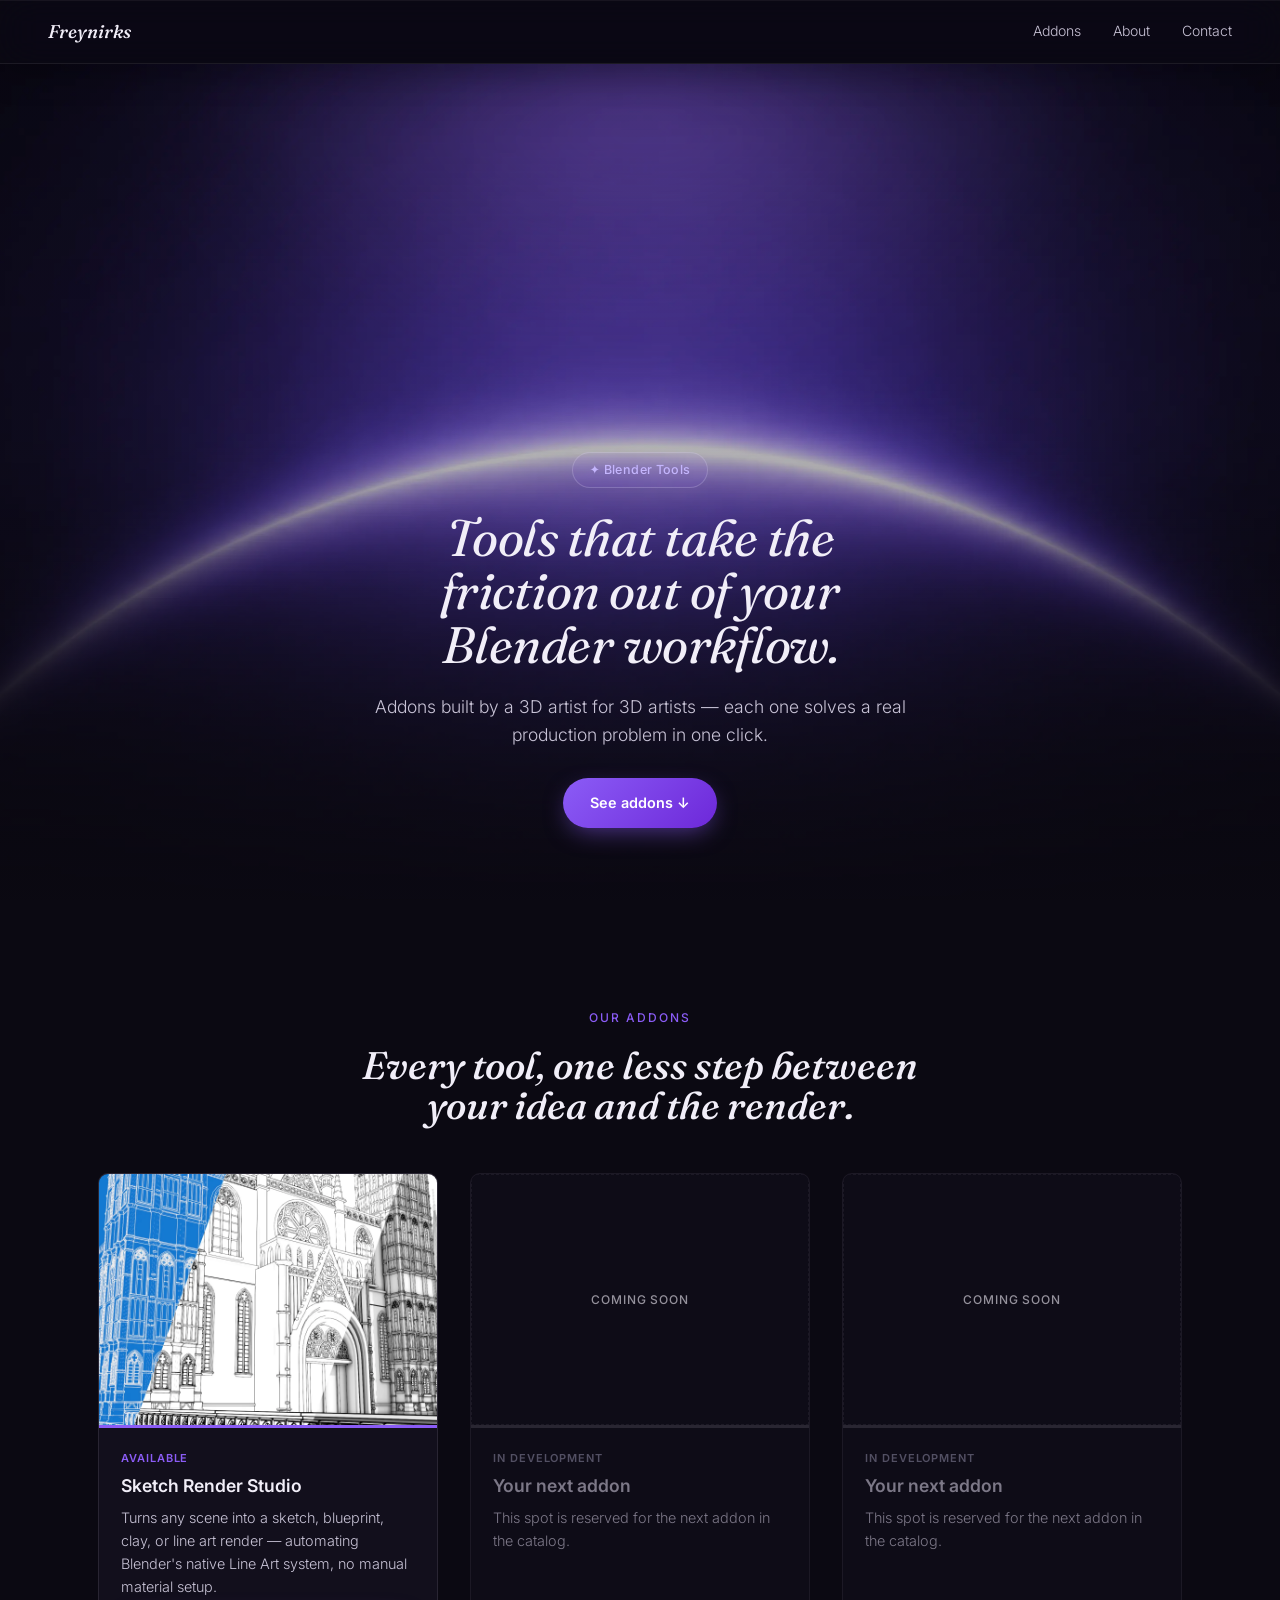
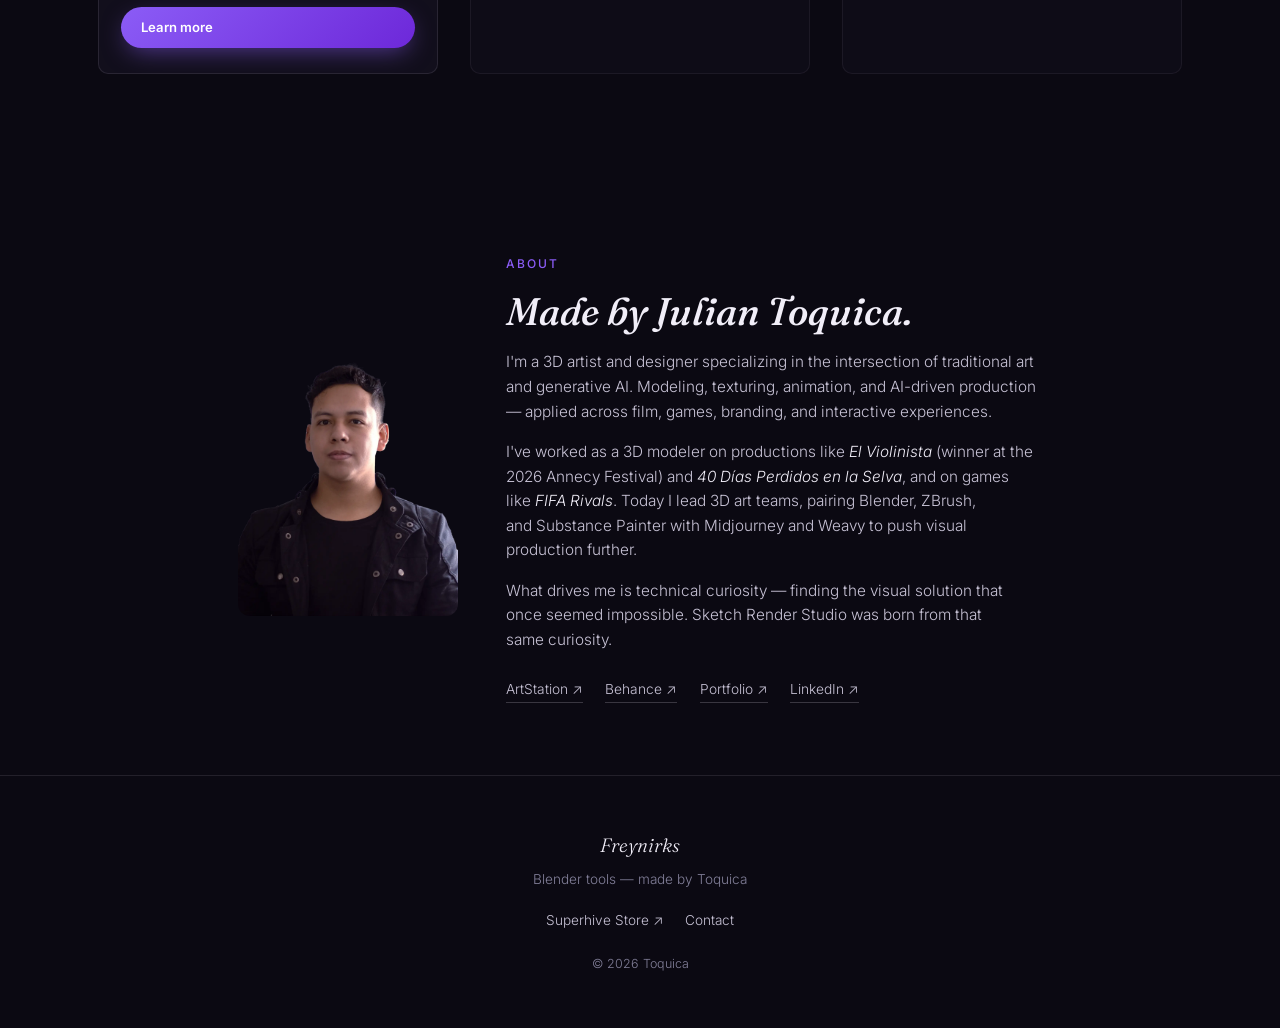
==== index.html @ 9fd65446 "Initial Commit Initial Commit" ====
<!DOCTYPE html>
<html lang="en">
<head>
<meta charset="UTF-8">
<meta name="viewport" content="width=device-width, initial-scale=1.0">
<title>Freynirks — Blender Tools</title>
<meta name="description" content="Blender addons built to speed up your workflow — made by Toquica.">
<link rel="icon" href="data:image/svg+xml,%3Csvg xmlns='http://www.w3.org/2000/svg' viewBox='0 0 32 32'%3E%3Crect width='32' height='32' fill='%230a0c10'/%3E%3Cpath d='M6 24 24 6M11 24 24 11M6 19 19 6' stroke='%23eef1f5' stroke-width='1.4' fill='none'/%3E%3C/svg%3E">

<link rel="preconnect" href="https://fonts.googleapis.com">
<link rel="preconnect" href="https://fonts.gstatic.com" crossorigin>
<link href="https://fonts.googleapis.com/css2?family=Fraunces:ital,opsz,wght@0,9..144,300;0,9..144,500;1,9..144,400;1,9..144,500&family=Inter:wght@300;400;500;600&display=swap" rel="stylesheet">

<link rel="stylesheet" href="styles.css?v=20260808">
<noscript><style>[data-reveal]{ opacity:1 !important; transform:none !important; }</style></noscript>
</head>
<body>

<a class="skip-link" href="#addons">Skip to content</a>

<header class="nav">
  <a class="nav__brand" href="index.html">Freynirks</a>
  <nav class="nav__links">
    <a href="#addons">Addons</a>
    <a href="#about">About</a>
    <a href="#contact">Contact</a>
  </nav>
</header>

<!-- ============================================================
     HERO
     ============================================================ -->
<section class="hero">
  <div class="hero__media">
    <img class="media-fill" src="assets/img/hero-panel.webp" alt="Blender Tools — Freynirks">
  </div>
  <div class="hero-glow" aria-hidden="true"></div>
  <div class="hero__scrim" aria-hidden="true"></div>
  <div class="hero__fade-overlay" data-hero-fade aria-hidden="true"></div>

  <div class="hero__content">
    <p class="badge-pill">✦ Blender Tools</p>
    <h1 class="hero__title">Tools that take the friction out of your Blender workflow.</h1>
    <p class="hero__sub">Addons built by a 3D artist for 3D artists — each one solves a real production problem in one click.</p>
    <a class="btn" href="#addons">See addons ↓</a>
  </div>
</section>

<!-- ============================================================
     ADDON CATALOG
     ============================================================ -->
<section class="catalog" id="addons">
  <div class="catalog__head" data-reveal>
    <p class="eyebrow">Our addons</p>
    <h2 class="catalog__title">Every tool, one less step between your idea and the render.</h2>
  </div>

  <div class="catalog__grid" data-reveal-group>

    <article class="product-card" data-reveal>
      <a class="product-card__media" href="sketch-render-studio/index.html">
        <img class="media-fill" src="sketch-render-studio/assets/img/hero.webp" alt="Sketch Render Studio" loading="lazy">
      </a>
      <div class="product-card__body">
        <p class="product-card__badge">Available</p>
        <h3 class="product-card__title">Sketch Render Studio</h3>
        <p class="product-card__desc">Turns any scene into a sketch, blueprint, clay, or line art render — automating Blender's native Line Art system, no manual material setup.</p>
        <a class="btn btn--sm" href="sketch-render-studio/index.html">Learn more</a>
      </div>
    </article>

    <article class="product-card product-card--soon" data-reveal>
      <div class="product-card__media">
        <div class="media-slot media-slot--ghost">
          <span class="media-slot__label">Coming soon</span>
        </div>
      </div>
      <div class="product-card__body">
        <p class="product-card__badge product-card__badge--soon">In development</p>
        <h3 class="product-card__title">Your next addon</h3>
        <p class="product-card__desc">This spot is reserved for the next addon in the catalog.</p>
      </div>
    </article>

    <article class="product-card product-card--soon" data-reveal>
      <div class="product-card__media">
        <div class="media-slot media-slot--ghost">
          <span class="media-slot__label">Coming soon</span>
        </div>
      </div>
      <div class="product-card__body">
        <p class="product-card__badge product-card__badge--soon">In development</p>
        <h3 class="product-card__title">Your next addon</h3>
        <p class="product-card__desc">This spot is reserved for the next addon in the catalog.</p>
      </div>
    </article>

  </div>
</section>

<!-- ============================================================
     ABOUT / BUILT BY
     ============================================================ -->
<section class="about" id="about">
  <div class="about__media" data-reveal>
    <img class="media-fill" src="assets/img/julian-toquica.webp" alt="Julian Toquica" loading="lazy">
  </div>
  <div class="about__text" data-reveal>
    <p class="eyebrow">About</p>
    <h2 class="about__title">Made by Julian Toquica.</h2>
    <p class="about__p">I'm a 3D artist and designer specializing in the intersection of traditional art and generative AI. Modeling, texturing, animation, and AI-driven production — applied across film, games, branding, and interactive experiences.</p>
    <p class="about__p">I've worked as a 3D modeler on productions like <em>El Violinista</em> (winner at the 2026 Annecy Festival) and <em>40 Días Perdidos en la Selva</em>, and on games like <em>FIFA Rivals</em>. Today I lead 3D art teams, pairing Blender, ZBrush, and Substance Painter with Midjourney and Weavy to push visual production further.</p>
    <p class="about__p">What drives me is technical curiosity — finding the visual solution that once seemed impossible. Sketch Render Studio was born from that same curiosity.</p>
    <div class="about__links">
      <a href="https://www.artstation.com/juliantoquica" target="_blank" rel="noopener">ArtStation ↗</a>
      <a href="https://www.behance.net/juliantoquica" target="_blank" rel="noopener">Behance ↗</a>
      <a href="https://juliantoquica.my.canva.site" target="_blank" rel="noopener">Portfolio ↗</a>
      <a href="https://www.linkedin.com/in/julian-toquica/" target="_blank" rel="noopener">LinkedIn ↗</a>
    </div>
  </div>
</section>

<footer class="footer" id="contact" data-reveal>
  <p class="footer__brand">Freynirks</p>
  <p class="footer__meta">Blender tools — made by Toquica</p>
  <div class="footer__links">
    <a href="#" data-external-placeholder>Superhive Store ↗</a>
    <a href="mailto:juliantoquicagonzalez@gmail.com">Contact</a>
  </div>
  <p class="footer__copy">© 2026 Toquica</p>
</footer>

<script defer src="main.js?v=20260808"></script>
</body>
</html>
---- styles.css ----
/* =============================================================
   1. Tokens
   ============================================================= */
:root{
  --bg:          #0b0912;
  --bg-2:        #120f1c;
  --bg-3:        #191527;
  --cream:       #f1eef8;
  --cream-2:     #c8c3d6;
  --cream-3:     #83809a;
  --accent:      #8b5cf6;
  --accent-2:    #c4b5fd;
  --accent-deep: #6d28d9;
  --line:        rgba(238,235,248,0.10);
  --line-strong: rgba(238,235,248,0.20);

  --serif: 'Fraunces', ui-serif, Georgia, serif;
  --sans:  'Inter', -apple-system, BlinkMacSystemFont, "Segoe UI", system-ui, sans-serif;

  --ease-out:  cubic-bezier(0.16, 1, 0.3, 1);
  --ease-soft: cubic-bezier(0.25, 0.46, 0.45, 0.94);

  --gutter: clamp(1.25rem, 4vw, 3rem);
  --nav-h: 64px;
}

/* =============================================================
   2. Reset & base
   ============================================================= */
*, *::before, *::after{ box-sizing: border-box; margin: 0; }
html{ -webkit-text-size-adjust: 100%; scroll-behavior: smooth; }
@media (prefers-reduced-motion: reduce){ html{ scroll-behavior: auto; } }
body{
  background: var(--bg);
  color: var(--cream-2);
  font-family: var(--sans);
  font-weight: 300;
  font-size: 16px;
  line-height: 1.6;
  -webkit-font-smoothing: antialiased;
  -moz-osx-font-smoothing: grayscale;
  text-rendering: optimizeLegibility;
  overflow-x: clip;
  overscroll-behavior-y: none;
}
img, svg, video{ display:block; max-width:100%; height:auto; }
a{ color: inherit; text-decoration:none; }
button{ font: inherit; color: inherit; cursor:pointer; border:0; background:none; }
p{ text-wrap: pretty; }
h1, h2, h3{ text-wrap: balance; line-height: 1.05; }
::selection{ background: var(--accent); color: var(--bg); }
:focus-visible{ outline: 2px solid var(--accent); outline-offset: 3px; border-radius: 2px; }

.skip-link{
  position: fixed; top:-100px; left:1rem;
  padding:.7rem 1.1rem; background: var(--cream); color: var(--bg);
  z-index: 9999; border-radius: 4px; font-weight:500; font-size: 14px;
  transition: top 0.2s var(--ease-out);
}
.skip-link:focus{ top: 1rem; }

.eyebrow{
  font-family: var(--sans);
  font-size: 12px;
  font-weight: 500;
  letter-spacing: 0.16em;
  text-transform: uppercase;
  color: var(--accent);
  margin: 0 0 1.1rem 0;
}

.badge-pill{
  display:inline-flex; align-items:center; gap:0.45rem;
  padding: 0.45rem 1rem;
  border-radius: 999px;
  border: 1px solid var(--line-strong);
  background: rgba(139,92,246,0.08);
  color: var(--accent-2);
  font-family: var(--sans);
  font-size: 12.5px;
  font-weight: 500;
  letter-spacing: 0.03em;
  margin-bottom: 1.4rem;
}

[data-reveal]{
  opacity: 0;
  transform: translateY(28px);
  transition: opacity 0.9s var(--ease-soft), transform 0.9s var(--ease-soft);
}
[data-reveal].is-visible{ opacity: 1; transform: translateY(0); }

/* =============================================================
   3. Nav
   ============================================================= */
.nav{
  position: sticky; top:0; z-index: 200;
  height: var(--nav-h);
  display:flex; align-items:center; justify-content:space-between;
  padding: 0 var(--gutter);
  /* solid fallback first — browsers without backdrop-filter still get a readable bar */
  background: rgba(11,9,18,0.92);
  border-bottom: 1px solid rgba(238,235,248,0.08);
  box-shadow: 0 1px 0 rgba(255,255,255,0.05) inset, 0 12px 30px rgba(0,0,0,0.22);
}
@supports (backdrop-filter: blur(1px)) or (-webkit-backdrop-filter: blur(1px)){
  .nav{
    background: rgba(11,9,18,0.42);
    backdrop-filter: blur(20px) saturate(180%);
    -webkit-backdrop-filter: blur(20px) saturate(180%);
  }
}
.nav__brand{
  font-family: var(--serif);
  font-style: italic;
  font-weight: 500;
  font-size: 1.15rem;
  color: var(--cream);
}
.nav__links{ display:flex; gap: clamp(1rem, 3vw, 2rem); }
.nav__links a{
  font-size: 0.88rem;
  color: var(--cream-2);
  transition: color 0.2s var(--ease-out);
}
.nav__links a:hover{ color: var(--accent); }

/* =============================================================
   4. Media slot placeholder
   ============================================================= */
.media-fill{ width:100%; height:100%; object-fit: cover; }
.media-slot{
  position: absolute; inset:0;
  display:flex; flex-direction:column; align-items:center; justify-content:center;
  gap: 0.6rem;
  text-align:center;
  padding: 2rem;
  background:
    repeating-linear-gradient(135deg, rgba(238,235,248,0.025) 0 2px, transparent 2px 26px),
    linear-gradient(160deg, var(--bg-3), var(--bg-2));
  border: 1px dashed var(--line-strong);
}
.media-slot--ghost{
  background: var(--bg-2);
  border: 1px dashed var(--line);
}
.media-slot__icon{ font-size: 22px; color: var(--accent); opacity: 0.8; }
.media-slot__label{
  font-family: var(--sans); font-size: 12px; letter-spacing: 0.08em;
  text-transform: uppercase; color: var(--cream); font-weight: 500;
}
.media-slot__note{ font-size: 13px; color: var(--cream-3); max-width: 40ch; }

/* =============================================================
   5. Hero — full-bleed image + glow + arc + scroll-linked fade
   ============================================================= */
.hero{
  position: relative;
  min-height: calc(100svh - var(--nav-h));
  display:flex; flex-direction:column; align-items:center; justify-content:flex-end;
  text-align:center;
  overflow:hidden;
}
.hero__media{ position:absolute; inset:0; }
.hero-glow{
  position:absolute; top:0; left:50%; transform:translateX(-50%);
  width:min(1200px, 150%); aspect-ratio: 16/10;
  background: radial-gradient(ellipse 55% 60% at 50% 0%, rgba(139,92,246,0.6) 0%, rgba(139,92,246,0.2) 42%, transparent 72%);
  filter: blur(50px);
  mix-blend-mode: screen;
  pointer-events:none;
  z-index:1;
}
.hero__scrim{
  position:absolute; inset:0;
  z-index:1;
  background: linear-gradient(180deg, rgba(11,9,18,0.2) 0%, rgba(11,9,18,0.3) 45%, rgba(11,9,18,0.97) 100%);
}
.hero__fade-overlay{
  position:absolute; inset:0;
  z-index:1;
  background: var(--bg);
  opacity: var(--hero-fade, 0);
  pointer-events:none;
}
.hero__content{
  position: relative; z-index: 2;
  max-width: 720px;
  padding: 0 var(--gutter) clamp(3rem, 8vh, 6rem) var(--gutter);
}
.hero__eyebrow{
  font-family: var(--sans); font-size: 12px; letter-spacing: 0.18em;
  text-transform: uppercase; color: var(--accent); margin-bottom: 1.2rem;
}
.hero__title{
  font-family: var(--serif); font-style: italic; font-weight: 400;
  font-size: clamp(1.9rem, 5vw, 3.2rem);
  color: var(--cream); letter-spacing: -0.01em;
  max-width: 20ch; margin: 0 auto;
}
.hero__sub{
  font-family: var(--sans); font-weight: 300;
  font-size: clamp(0.95rem, 1.4vw, 1.1rem);
  color: var(--cream-2); margin: 1.3rem auto 1.8rem auto; max-width: 50ch;
}

/* =============================================================
   6. Buttons
   ============================================================= */
.btn{
  display:inline-block;
  padding: 0.85rem 1.7rem;
  border-radius: 999px;
  background: linear-gradient(135deg, var(--accent), var(--accent-deep));
  color: #fff;
  font-size: 0.9rem;
  font-weight: 600;
  box-shadow: 0 8px 24px -6px rgba(139,92,246,0.55);
  transition: transform 0.25s var(--ease-out), box-shadow 0.25s var(--ease-out), filter 0.25s var(--ease-out);
}
.btn:hover{ transform: translateY(-2px); filter: brightness(1.1); box-shadow: 0 10px 30px -6px rgba(139,92,246,0.7); }
.btn--sm{ padding: 0.6rem 1.2rem; font-size: 0.82rem; }

/* =============================================================
   7. Catalog
   ============================================================= */
.catalog{
  padding: clamp(5rem, 12vh, 7rem) var(--gutter);
  max-width: 1180px;
  margin: 0 auto;
}
.catalog__head{ text-align:center; max-width: 640px; margin: 0 auto 3rem auto; }
.catalog__title{
  font-family: var(--serif); font-style: italic; font-weight: 500;
  font-size: clamp(1.7rem, 3.6vw, 2.4rem);
  color: var(--cream);
}
.catalog__grid{
  display:grid;
  grid-template-columns: 1fr;
  gap: clamp(1.2rem, 3vw, 2rem);
}
@media (min-width: 720px){
  .catalog__grid{ grid-template-columns: repeat(2, 1fr); }
}
@media (min-width: 1180px){
  .catalog__grid{ grid-template-columns: repeat(3, 1fr); }
}

.product-card{
  background: var(--bg-2);
  border: 1px solid var(--line);
  border-radius: 10px;
  overflow: hidden;
  display:flex; flex-direction:column;
  transition: opacity 0.9s var(--ease-soft), transform 0.25s var(--ease-out), border-color 0.25s var(--ease-out), box-shadow 0.25s var(--ease-out);
}
.product-card:hover{
  transform: translateY(-4px);
  border-color: rgba(139,92,246,0.35);
  box-shadow: 0 20px 50px -20px rgba(139,92,246,0.45);
}
.product-card__media{
  position: relative;
  aspect-ratio: 4 / 3;
  display:block;
  border-bottom: 3px solid var(--accent);
}
.product-card--soon .product-card__media{ border-bottom-color: var(--line-strong); }
.product-card__body{ padding: 1.4rem 1.4rem 1.6rem 1.4rem; display:flex; flex-direction:column; gap: 0.6rem; }
.product-card__badge{
  font-size: 11px; letter-spacing: 0.08em; text-transform: uppercase;
  color: var(--accent); font-weight: 600;
}
.product-card__badge--soon{ color: var(--cream-3); }
.product-card__title{
  font-family: var(--sans); font-weight: 600; font-size: 1.1rem; color: var(--cream);
}
.product-card__desc{ font-size: 0.9rem; color: var(--cream-2); flex:1; }
.product-card--soon.is-visible{ opacity: 0.6; }
.product-card--soon .product-card__title{ color: var(--cream-2); }

/* =============================================================
   8. About / Built by
   ============================================================= */
.about{
  display:grid;
  grid-template-columns: 1fr;
  gap: 1.5rem;
  max-width: 900px;
  margin: 0 auto;
  padding: clamp(3rem, 8vh, 5rem) var(--gutter);
}
.about__media{
  position: relative;
  aspect-ratio: 4/5;
  width: 40%;
  max-width: 180px;
  margin: 0 auto;
  border-radius: 12px;
  overflow: hidden;
}
.about__text{ max-width: 640px; margin: 0 auto; padding: 0; }
.about__title{
  font-family: var(--serif); font-style: italic; font-weight: 500;
  font-size: clamp(1.7rem, 3.6vw, 2.4rem);
  color: var(--cream); margin-bottom: 1.2rem;
}
.about__p{
  font-size: 0.96rem;
  color: var(--cream-2);
  margin-bottom: 1rem;
}
.about__p:last-of-type{ margin-bottom: 1.6rem; }
.about__p em{
  font-style: italic;
  color: var(--cream);
}
.about__links{
  display:flex; flex-wrap:wrap; gap: 0.5rem 1.4rem;
}
.about__links a{
  font-size: 0.86rem;
  color: var(--cream-2);
  border-bottom: 1px solid var(--line-strong);
  padding-bottom: 2px;
  transition: color 0.2s var(--ease-out), border-color 0.2s var(--ease-out);
}
.about__links a:hover{ color: var(--accent); border-color: var(--accent); }
.stub{
  border: 1px dashed var(--line-strong);
  border-radius: 8px;
  padding: 1.1rem;
  font-size: 0.9rem;
  color: var(--cream-3);
  font-style: italic;
}

@media (min-width: 900px){
  .about{ grid-template-columns: 220px 1fr; gap: 3rem; align-items:center; }
  .about__media{ width: 100%; max-width: none; margin: 0; }
  .about__text{ text-align:left; }
}

/* =============================================================
   9. Footer
   ============================================================= */
.footer{
  border-top: 1px solid var(--line);
  padding: clamp(2.5rem, 6vh, 3.5rem) var(--gutter);
  text-align:center;
}
.footer__brand{
  font-family: var(--serif); font-style: italic; font-size: 1.2rem; color: var(--cream);
  margin-bottom: 0.5rem;
}
.footer__meta{ font-size: 0.85rem; color: var(--cream-3); margin-bottom: 1.2rem; }
.footer__links{ display:flex; gap: 1.4rem; justify-content:center; margin-bottom: 1.4rem; }
.footer__links a{
  font-size: 0.85rem; color: var(--cream-2);
  transition: color 0.2s var(--ease-out);
}
.footer__links a:hover{ color: var(--accent); }
.footer__copy{ font-size: 0.78rem; color: var(--cream-3); }
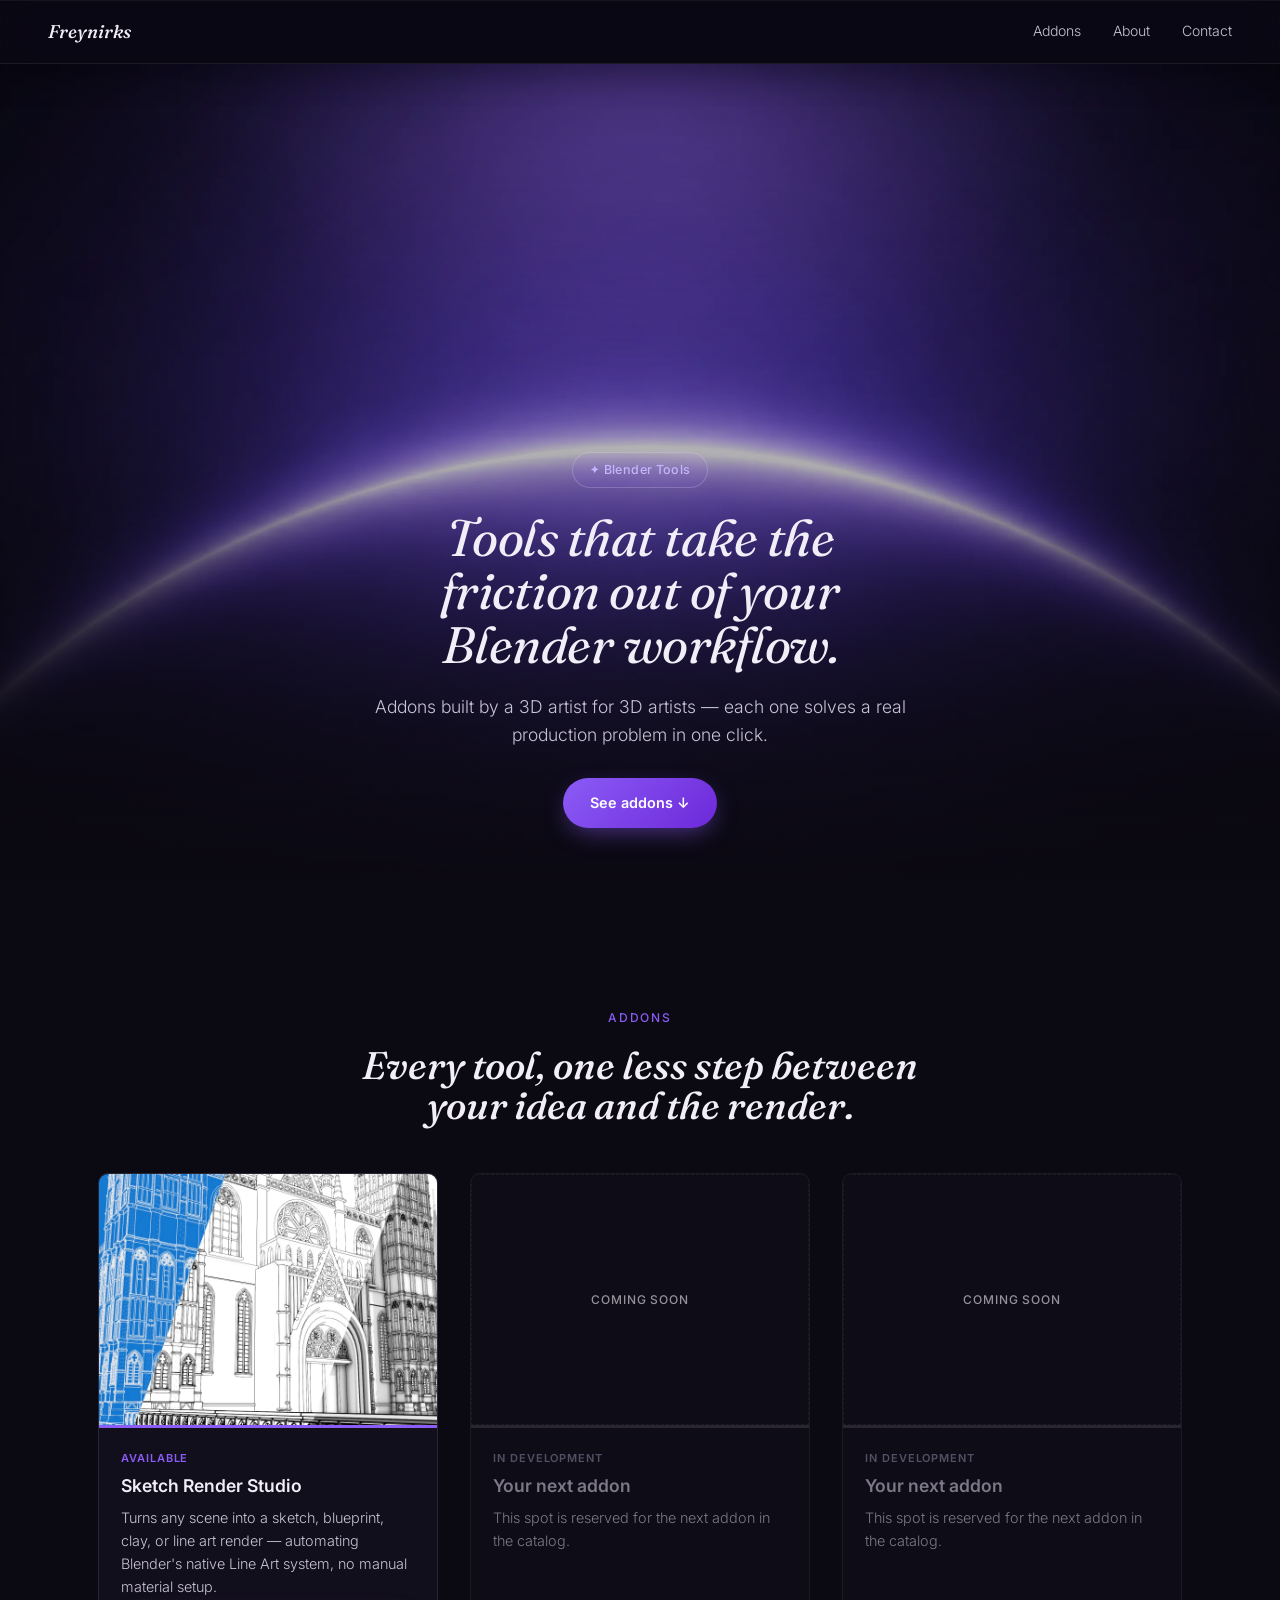
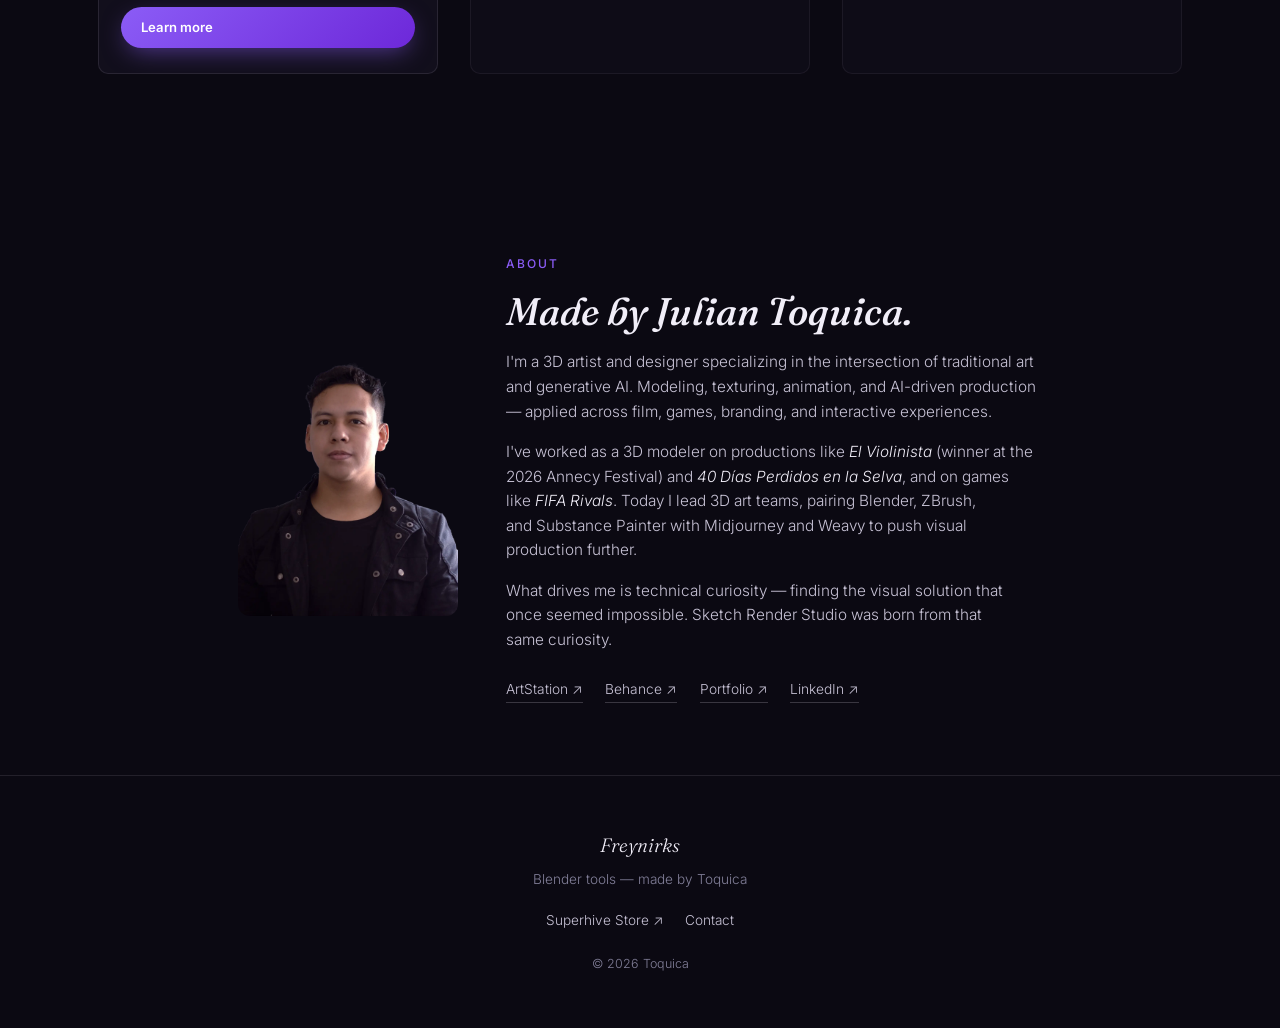
==== commit f78d6cd9: "Cambios texto e imagenes" ====
--- a/index.html
+++ b/index.html
@@ -51,7 +51,7 @@
      ============================================================ -->
 <section class="catalog" id="addons">
   <div class="catalog__head" data-reveal>
-    <p class="eyebrow">Our addons</p>
+    <p class="eyebrow">Addons</p>
     <h2 class="catalog__title">Every tool, one less step between your idea and the render.</h2>
   </div>
 
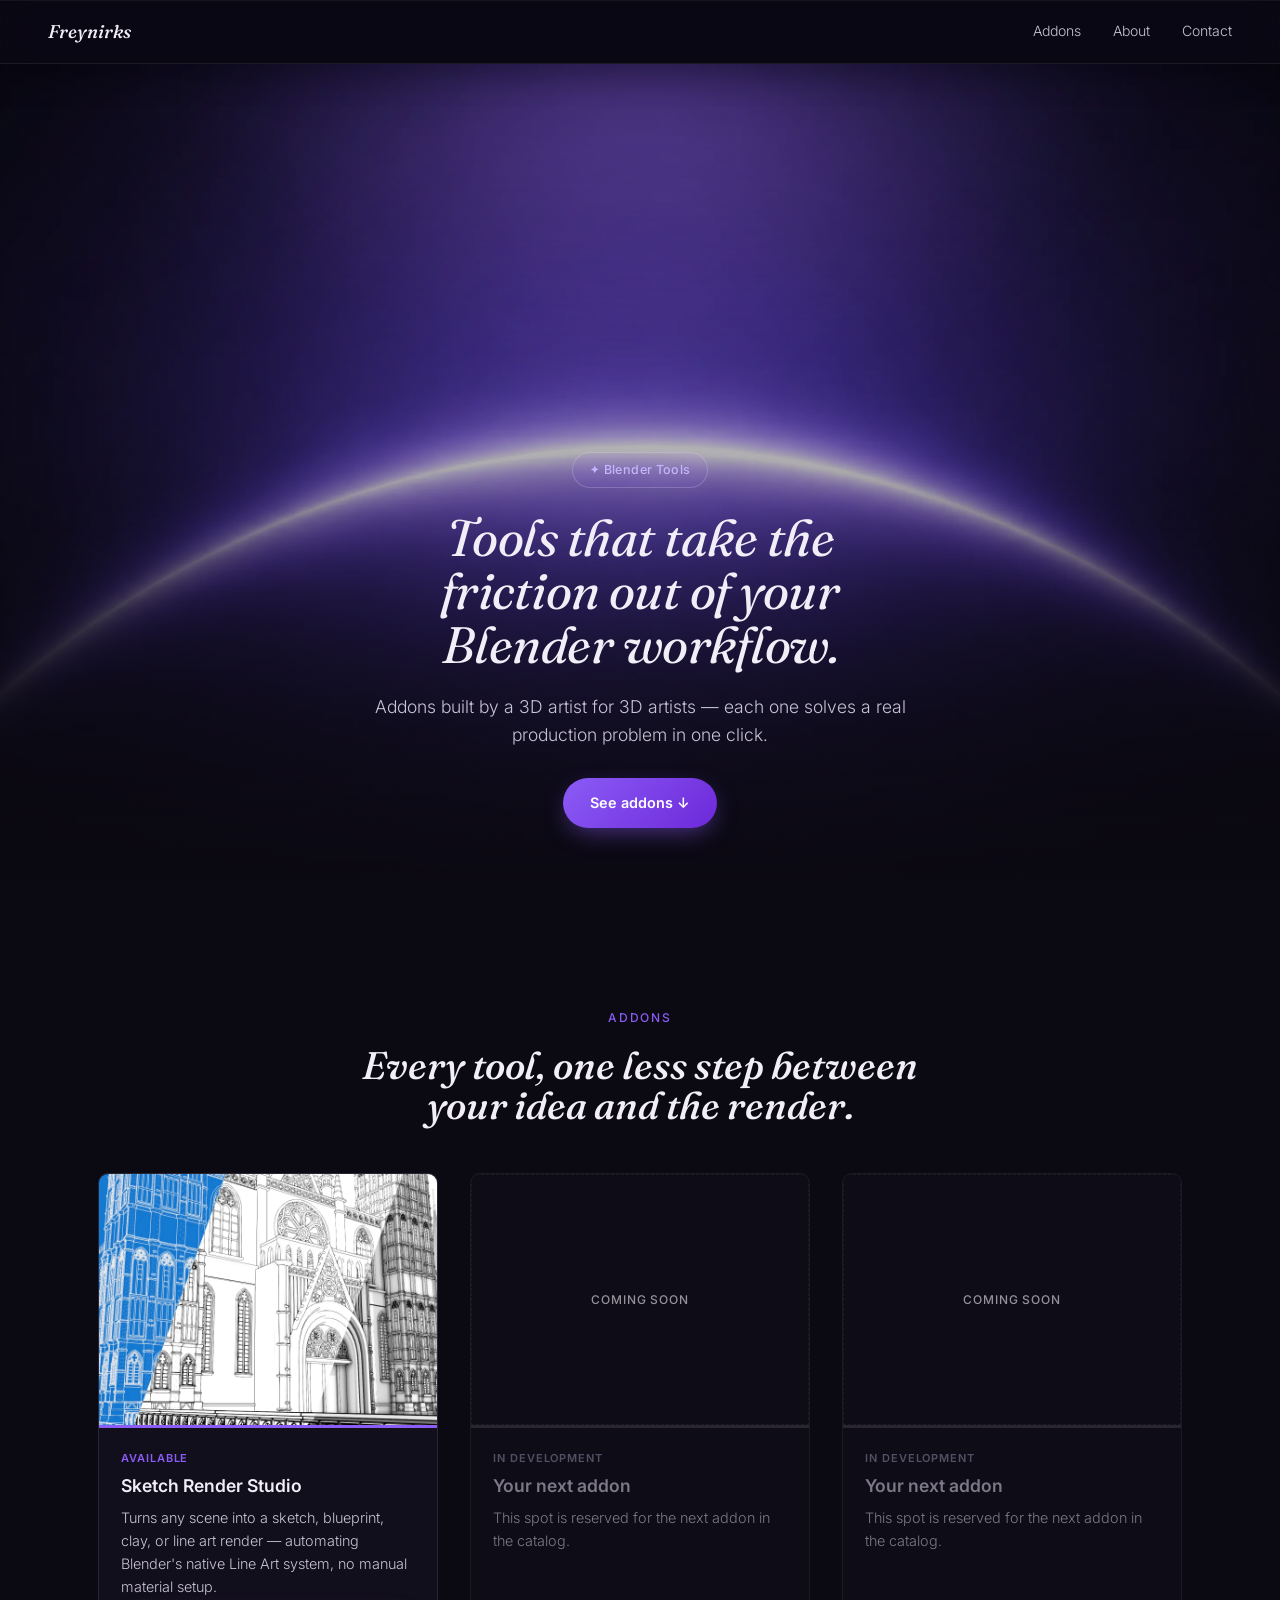
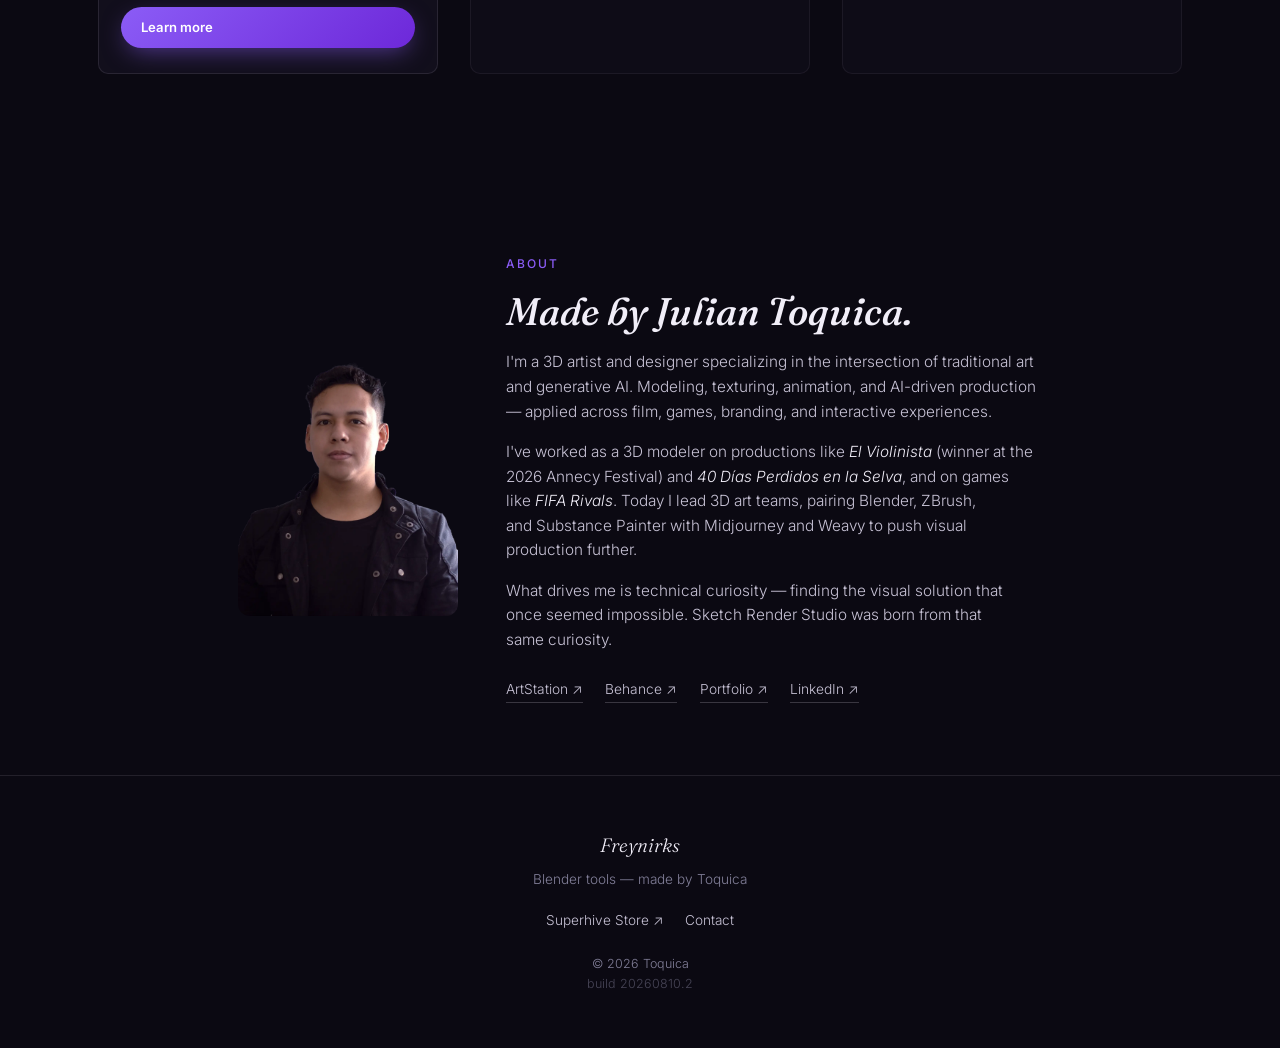
==== commit 22fb62ab: "Prueba Commit Prueba para saber que el commit funciona" ====
--- a/index.html
+++ b/index.html
@@ -124,10 +124,11 @@
   <p class="footer__brand">Freynirks</p>
   <p class="footer__meta">Blender tools — made by Toquica</p>
   <div class="footer__links">
-    <a href="#" data-external-placeholder>Superhive Store ↗</a>
+    <a href="https://superhivemarket.com/products/sketch-render-studio" target="_blank" rel="noopener">Superhive Store ↗</a>
     <a href="mailto:juliantoquicagonzalez@gmail.com">Contact</a>
   </div>
   <p class="footer__copy">© 2026 Toquica</p>
+  <p class="footer__copy" style="opacity:0.5">build 20260810.2</p>
 </footer>
 
 <script defer src="main.js?v=20260808"></script>
